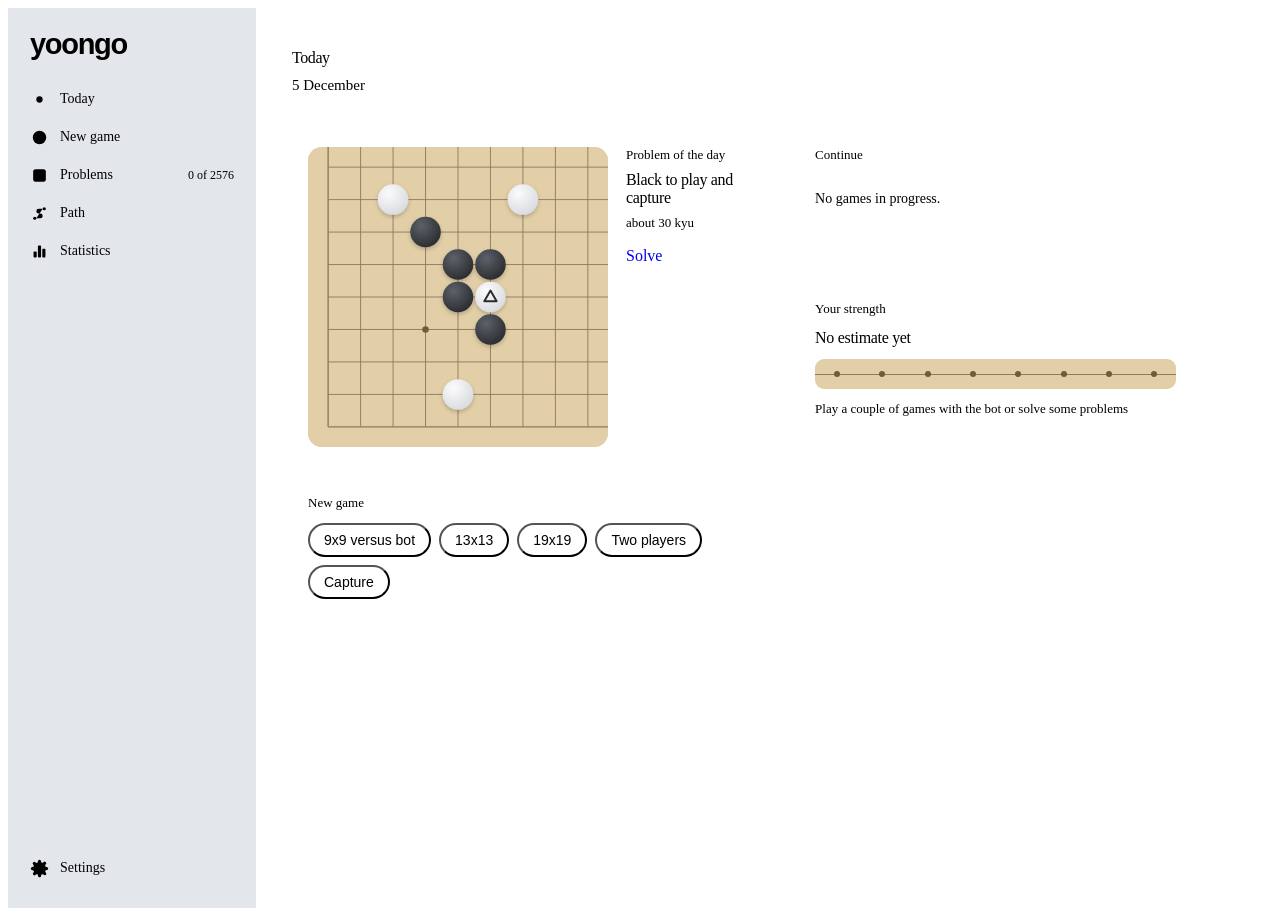
==== index.html @ f48a8123 "first version" ====
<!DOCTYPE html>
<!-- Yoongo. Copyright (C) 2026 yoonzky. AGPL-3.0, source: https://github.com/yoonzky/yoongo -->
<html lang="ru">
<head>
<meta charset="UTF-8">
<meta name="viewport" content="width=device-width, initial-scale=1.0, viewport-fit=cover">
<meta name="theme-color" content="#eceef2" id="metaTheme">
<title>Yoongo</title>
<meta name="author" content="yoonzky">
<meta name="description" content="Yoongo: go in the browser. Play the bot or a friend on 7x7 to 19x19, solve life and death problems. No accounts.">
<meta property="og:type" content="website">
<meta property="og:title" content="Yoongo">
<meta property="og:description" content="Go in the browser: play the bot or a friend, solve life and death problems and classic collections. No accounts.">
<meta property="og:url" content="https://yoonzky.github.io/yoongo/">
<meta property="og:image" content="https://yoonzky.github.io/yoongo/icons/icon-512.png">
<meta name="twitter:card" content="summary">
<link rel="manifest" href="manifest.webmanifest">
<link rel="icon" href="icons/icon.svg" type="image/svg+xml">
<link rel="apple-touch-icon" href="icons/icon-180.png">
<link rel="stylesheet" href="css/tokens.css">
<link rel="stylesheet" href="css/base.css">
<link rel="stylesheet" href="css/app.css">
</head>
<body>
<div id="root"></div>
<div class="toast" id="toast" role="status" aria-live="polite"></div>
<script src="js/engine/rules.js"></script>
<script src="js/engine/bot.js"></script>
<script src="js/engine/ld.js"></script>
<script src="js/engine/api.js"></script>
<script src="data/problems.js"></script>
<script src="data/classics.js"></script>
<script src="js/app/i18n.js"></script>
<script src="js/app/store.js"></script>
<script src="js/app/ui.js"></script>
<script src="js/app/board.js"></script>
<script src="js/app/pages.js"></script>
<script src="js/app/game.js"></script>
<script src="js/app/problem.js"></script>
<script src="js/app/main.js"></script>
</body>
</html>
---- css/app.css ----
/* Copyright (C) 2026 yoonzky. AGPL-3.0, see LICENSE */
/* дерево и камни */
:root{--wood:#e2cfa8;--wood-line:#8f7a57;--wood-star:#6e5c3e;--wood-lab:#8a7b60;--sb:#2a2b2e;--sb-hi:#5c616a;--sw-hi:#fbfbfc;--sw-lo:#d6d8dc;--stone-sh:.22;--last:#c4463e;--edge:rgba(40,50,70,.18);--side:#e3e6eb}
:root[data-theme=dark]{--wood:#4a3f30;--wood-line:#7d6c52;--wood-star:#9a8768;--wood-lab:#8f8270;--sb:#121315;--sb-hi:#4a4e56;--sw-hi:#e6e8ec;--sw-lo:#a9adb4;--stone-sh:.45;--last:#e08a6c;--edge:rgba(255,255,255,.12);--side:#18191c}

.logo{font:700 29px/1 'Helvetica Neue',Helvetica,Arial,sans-serif;letter-spacing:-.045em;color:var(--accent)}
.logo .lt{color:var(--text)}
.goban{border-radius:14px;overflow:hidden;box-shadow:var(--shadow-1);background:var(--wood)}
.goban svg{width:100%;height:auto;display:block}
.st{width:22px;height:22px;border-radius:50%;flex:none;display:inline-block;box-shadow:0 1px 2px rgba(0,0,0,.22)}
.st.b{background:radial-gradient(circle at 36% 30%,var(--sb-hi),var(--sb) 75%)}
.st.w{background:radial-gradient(circle at 36% 30%,var(--sw-hi),var(--sw-lo) 80%)}
:root[data-theme=dark] .st.b{box-shadow:inset 0 0 0 1px var(--edge),0 1px 2px rgba(0,0,0,.3)}
.chev{width:14px;height:14px;color:var(--text-3);stroke-width:2.4}
.prog{display:block;height:4px;border-radius:2px;background:var(--surface-2);overflow:hidden;flex:none}
.prog i{display:block;height:100%;background:var(--accent);border-radius:2px;transition:width .3s}
.card{background:var(--surface);border-radius:16px;padding:16px;box-shadow:var(--shadow-1)}
.h{font-size:13px;color:var(--text-2);font-weight:500}
.big2{font:650 22px/1.2 var(--font-disp);letter-spacing:-.02em}
.sm{font-size:13px;color:var(--text-2)}

/* каркас */
.app{height:100dvh;display:grid;grid-template-columns:248px minmax(0,1fr)}
.app.ins{grid-template-columns:248px minmax(0,1fr) 312px}
.sb{background:var(--side);padding:22px 12px;display:flex;flex-direction:column;gap:2px;overflow:auto;scrollbar-width:none}
.sb .logo{margin:0 10px 20px}
.sb a{display:flex;align-items:center;gap:11px;min-height:36px;padding:0 10px;border-radius:9px;font-size:14px;color:var(--text);cursor:pointer;text-decoration:none;transition:background-color .12s}
@media (hover:hover){ .sb a:hover:not(.on){background:var(--hover)} }
.sb a:active{background:var(--press)}
.sb a .icon{width:19px;height:19px;color:var(--accent)}
.sb a.on{background:var(--tint-2);color:var(--accent-ink);font-weight:500}
.sb a .cnt{margin-left:auto;font-size:12px;color:var(--text-2);font-weight:400}
.sb .cap{font-size:12px;font-weight:600;color:var(--text-2);margin:18px 10px 6px}
.sb a.gm{min-height:48px}
.sb a.gm .goban{width:32px;border-radius:5px;box-shadow:none;flex:none}
.sb a.gm span{min-width:0}
.sb a.gm span small{display:block;font-size:12px;color:var(--text-2);font-weight:400}
.sb .foot{margin-top:auto}
.sb .spacer{flex:1;min-height:12px}
.page{overflow:auto;padding:30px 36px 40px}
.page .in{max-width:900px}
h1.big{font:700 34px/1.1 var(--font-disp);letter-spacing:-.026em}
.sub{font-size:15px;color:var(--text-2);margin-top:4px}
.phead{display:flex;align-items:flex-start;justify-content:space-between;gap:12px}
.bmain{display:grid;place-items:center;padding:24px;overflow:hidden;position:relative}
.bmain .goban{width:min(calc(100dvh - 48px),100%)}
.bmain.crop .goban{width:min(calc((100dvh - 48px)*var(--ar,1)),100%)}
.insp{border-left:.5px solid var(--sep);padding:22px 16px;display:flex;flex-direction:column;gap:14px;overflow:auto;scrollbar-width:none}
.insp .ih{display:flex;align-items:flex-start;gap:6px}
.insp h2{font:650 20px/1.2 var(--font-disp);letter-spacing:-.016em;padding:0 4px;flex:1;min-width:0}
.insp h2 small{display:block;font:400 13px/1.3 var(--font);color:var(--text-2);margin-top:3px}
.insp .ih .ibtn{margin:-6px -6px 0 0}

/* игроки */
.players{display:flex;flex-direction:column;gap:2px}
.pl{display:flex;align-items:center;gap:12px;padding:10px 12px;border-radius:14px;transition:background-color .2s}
.pl.on{background:var(--tint)}
.pl .tx{display:flex;flex-direction:column;gap:1px;min-width:0}
.pl .tx b{font-size:15px;font-weight:600;letter-spacing:-.01em;white-space:nowrap;overflow:hidden;text-overflow:ellipsis}
.pl .tx small{font-size:13px;color:var(--text-2);white-space:nowrap}
.pl .clk{margin-left:auto;font:500 22px/1 var(--font-disp);letter-spacing:-.02em;white-space:nowrap}
.pl .clk small{font:400 12px/1 var(--font);color:var(--text-2);margin-left:4px}
.pl.on .clk{color:var(--accent-ink)}
.pl .clk.low{color:var(--red)}
.think{display:inline-flex;gap:3px;margin-left:6px;vertical-align:middle}
.think i{width:4px;height:4px;border-radius:2px;background:var(--text-2);animation:blink 1.2s infinite}
.think i:nth-child(2){animation-delay:.2s}
.think i:nth-child(3){animation-delay:.4s}
@keyframes blink{0%,80%,100%{opacity:.25}40%{opacity:1}}
.rec{display:grid;grid-template-columns:34px 1fr 1fr;row-gap:2px;font-size:14px;padding:0 6px}
.rec span{padding:5px 0}
.rec .n{color:var(--text-3)}
.rec .cur{color:var(--accent-ink);font-weight:600}
.icap{font-size:13px;color:var(--text-2);padding:0 6px}
.recwrap{overflow:auto;min-height:60px;flex:1;scrollbar-width:thin}

.tools{display:flex;justify-content:space-around}
.tool{display:flex;flex-direction:column;align-items:center;gap:4px;font-size:11px;color:var(--text-2);min-width:56px;padding:6px 4px;border-radius:10px;transition:background-color .12s}
.tool .icon{color:var(--text)}
.tool:disabled{opacity:.4}
.tool.on{background:var(--tint-2);color:var(--accent-ink)}
.tool.on .icon{color:var(--accent-ink)}
@media (hover:hover){ .tool:hover:not(:disabled):not(.on){background:var(--hover)} }
.tool:active:not(:disabled){background:var(--tint)}

/* итог партии и подсчёт */
.result{display:flex;flex-direction:column;align-items:stretch;gap:4px;padding:0 4px}
.result .r-head{font-size:15px;font-weight:600;color:var(--accent)}
.result .r-time{font:650 44px/1.05 var(--font-disp);letter-spacing:-.03em;margin-top:2px}
.result .rows{margin:12px 0 4px}
.result .row{display:flex;justify-content:space-between;font-size:14px;padding:9px 0;border-top:.5px solid var(--sep)}
.result .row span{color:var(--text-2)}
.mark-note{font-size:13px;color:var(--text-2);line-height:1.4;padding:0 4px}
.acts2{display:flex;flex-direction:column;gap:8px}

/* сегодня */
.today{display:grid;grid-template-columns:1.25fr 1fr;gap:16px;margin-top:22px}
.today .card{display:flex;flex-direction:column;gap:12px}
.today .tday{grid-row:span 2;flex-direction:row;gap:18px;align-items:flex-start}
.a-btn{display:inline-grid;place-items:center;text-decoration:none}
.today .tday .goban{width:300px;flex:none;box-shadow:none;cursor:pointer}
.today .tday .tx{display:flex;flex-direction:column;gap:8px}
.cont{color:inherit;text-decoration:none;position:relative;display:flex;gap:16px;align-items:center;width:100%;text-align:left;border-radius:12px;transition:background-color .12s}
.cont .mini{width:96px;flex:none}
.cont .mini .goban{box-shadow:none;border-radius:8px}
.cont .info{display:flex;flex-direction:column;gap:3px;flex:1;min-width:0}
.cont b{font-size:16px;font-weight:600;letter-spacing:-.01em}
.cont small{font-size:13px;color:var(--text-2)}
.cont .t{font-size:13px;color:var(--text-2);margin-top:6px}
@media (hover:hover){ .cont:hover{background:var(--hover)} }
.quick{display:flex;gap:8px;flex-wrap:wrap}
.quick button,.chip{height:34px;padding:0 14px;border-radius:17px;background:var(--tint);color:var(--accent-ink);font-size:14px;font-weight:500;transition:background-color .12s}
@media (hover:hover){ .quick button:hover{background:var(--tint-2)} }
.mlane{height:30px;border-radius:9px;background:var(--wood);position:relative;overflow:hidden}
.mlane::before{content:'';position:absolute;left:0;right:0;top:50%;border-top:1.5px solid var(--wood-line)}
.mlane span{position:absolute;top:50%;transform:translate(-50%,-50%)}
.mlane .p{width:6px;height:6px;border-radius:3px;background:var(--wood-star)}
.mlane .st{width:18px;height:18px}
.mlane .cur{display:grid;place-items:center}
.mlane .cur::after{content:'';width:6px;height:6px;border-radius:3px;background:var(--last)}
.empty{font-size:14px;color:var(--text-2);line-height:1.4}

/* новая партия */
.ng{display:grid;grid-template-columns:300px minmax(0,1fr);gap:32px;margin-top:24px;align-items:start}
.ng .goban{width:100%}
.ng .prev small{display:block;text-align:center;margin-top:10px}
.form{display:flex;flex-direction:column;gap:12px}
.opt{display:flex;align-items:center;gap:14px;min-height:40px}
.opt>span{font-size:15px;width:84px;flex:none}
.opt .seg{flex:1}
.lvl{display:grid;grid-template-columns:repeat(4,1fr);gap:6px;flex:1}
.lvl button{border-radius:10px;padding:8px 4px 7px;background:var(--fill);display:flex;flex-direction:column;align-items:center;gap:1px;font-size:13px;font-weight:500;color:var(--fill-ink);transition:background-color .12s,color .12s}
.lvl button small{font-size:11px;color:var(--text-2);font-weight:400}
.lvl button.on{background:var(--tint-2);color:var(--accent-ink)}
@media (hover:hover){ .lvl button:hover:not(.on){color:var(--text)} }
.form .list{margin-top:4px}
.form .btn{margin-top:8px;align-self:flex-start;min-width:200px}
button.li{cursor:pointer}
button.li:first-child{border-radius:12px 12px 0 0}
button.li:last-child{border-radius:0 0 12px 12px}
@media (hover:hover){ button.li:hover{background:var(--row-hover)} }
button.li:active{background:var(--row-press)}
.glist{margin-top:22px}
.glist .lcap{margin-left:0}
.games{display:flex;flex-direction:column;gap:8px}

/* задачи */
.lvls{display:flex;gap:8px;margin-top:22px;flex-wrap:wrap}
.lvls button{height:34px;padding:0 14px;border-radius:17px;background:var(--fill);color:var(--text);font-size:14px;font-weight:500;display:flex;align-items:center;gap:8px;transition:background-color .12s}
.lvls button small{font-size:12px;color:var(--text-2);font-weight:400}
.lvls button.on{background:var(--tint-2);color:var(--accent-ink)}
.lvls button.on small{color:var(--accent-ink);opacity:.75}
@media (hover:hover){ .lvls button:hover:not(.on){background-image:linear-gradient(var(--hover),var(--hover))} }
.thead{display:flex;align-items:center;gap:16px;margin-top:22px}
.thead .prog{flex:1;max-width:260px}
.pgrid{display:grid;grid-template-columns:repeat(auto-fill,minmax(132px,1fr));gap:12px;margin-top:16px}
.pz{color:inherit;text-decoration:none;position:relative;background:var(--surface);border-radius:14px;padding:8px 8px 10px;box-shadow:var(--shadow-1);display:flex;flex-direction:column;gap:8px;text-align:left;transition:transform .2s ease-out,box-shadow .2s ease-out}
@media (hover:hover){ .pz:hover{transform:translateY(-2px);box-shadow:var(--shadow-h)} }
.pz:active{transform:scale(.98)}
.pz .goban{box-shadow:none;border-radius:8px}
.pz .n{font-size:13px;font-weight:600;padding:0 4px;display:flex;justify-content:space-between;align-items:center;gap:4px}
.pz .n small{font-weight:400;color:var(--text-2);white-space:nowrap;overflow:hidden;text-overflow:ellipsis}
.pz.done .n small{color:var(--accent-ink)}
.pz.cur{box-shadow:0 0 0 2px var(--accent),var(--shadow-1)}

/* задача */
.tcap{font-size:13px;color:var(--text-2);display:flex;justify-content:space-between;padding:0 4px}
.insp .prog{margin:8px 4px 0}
.task{padding:0 4px}
.task h3{font:650 21px/1.2 var(--font-disp);letter-spacing:-.016em}
.task small{display:block;font-size:13px;color:var(--text-2);margin-top:4px}
.tstate{display:flex;align-items:center;gap:10px;padding:12px;border-radius:14px;background:var(--surface-2);font-size:15px;line-height:1.35}
.tstate.ok{background:var(--tint);color:var(--accent-ink)}
.tstate.bad{background:var(--red-tint);color:var(--red)}

/* путь */
.ladder{margin-top:26px;display:flex;flex-direction:column}
.stg{display:grid;grid-template-columns:44px minmax(0,1fr);gap:16px}
.stg .rail{position:relative;display:flex;justify-content:center}
.stg .rail::before{content:'';position:absolute;top:0;bottom:0;left:50%;border-left:2px solid var(--wood-line);opacity:.55}
.stg:first-child .rail::before{top:28px}
.stg:last-child .rail::before{bottom:calc(100% - 28px)}
.stg .rail .st,.stg .rail .p{position:relative;margin-top:16px}
.stg .rail .st{width:26px;height:26px}
.stg .rail .p{width:10px;height:10px;border-radius:5px;background:var(--wood-star);margin-top:24px}
.stg .rail .cur{display:grid;place-items:center}
.stg .rail .cur::after{content:'';width:8px;height:8px;border-radius:4px;background:var(--last)}
.stg .body{padding:14px 0 18px;border-bottom:.5px solid var(--sep)}
.stg .body .t{display:flex;align-items:baseline;gap:10px}
.stg .body b{font-size:16px;font-weight:600}
.stg .body .k{font-size:13px;color:var(--text-2)}
.stg .body p{font-size:14px;color:var(--text-2);margin-top:3px}
.stg.past .body b,.stg.fut .body b{color:var(--text-2)}
.stg.cur .body{border:0}
.stg.cur .card{margin-top:12px;display:grid;grid-template-columns:1fr 1fr;gap:18px}
.stg.cur .card .prog{margin:8px 0 6px}
.stg.cur .card .acts{grid-column:span 2;display:flex;gap:10px}
.rankhead{display:flex;align-items:baseline;gap:14px;margin-top:6px;flex-wrap:wrap}
.rankhead .big2{font-size:28px}

/* статистика */
.tiles{display:grid;grid-template-columns:repeat(4,1fr);gap:12px;margin-top:22px}
.tile2{background:var(--surface);border-radius:14px;padding:14px 16px;box-shadow:var(--shadow-1)}
.tile2 b{display:block;font:650 26px/1.1 var(--font-disp);letter-spacing:-.02em}
.tile2 span{font-size:13px;color:var(--text-2)}
.chart{margin-top:16px}
.chart svg{width:100%;height:180px;margin-top:8px}
.two{display:grid;grid-template-columns:1.3fr 1fr;gap:16px;margin-top:16px}
.tbl .row{display:grid;grid-template-columns:1fr 70px 90px;gap:8px;padding:9px 0;border-top:.5px solid var(--sep);font-size:14px;align-items:center}
.tbl .row:first-of-type{border:0}
.tbl .row span:not(:first-child){text-align:right;color:var(--text-2)}
.tbl .hd{font-size:12px;color:var(--text-2)}

/* настройки */
.set{max-width:620px}
.set .lcap{margin-top:24px}
.set .li .seg{margin-left:auto;width:300px}
.set .li .sw{margin-left:auto}

/* телефон */
.tabbar{position:fixed;left:0;right:0;bottom:0;display:flex;justify-content:space-around;padding:8px 8px calc(8px + env(safe-area-inset-bottom));background:var(--glass);-webkit-backdrop-filter:blur(24px);backdrop-filter:blur(24px);border-top:.5px solid var(--sep);z-index:5}
.tabbar a{display:flex;flex-direction:column;align-items:center;gap:3px;font-size:11px;color:var(--text-2);min-width:64px;text-decoration:none}
.tabbar a.on{color:var(--accent)}
.tabbar .icon{width:24px;height:24px}
.navb{display:grid;grid-template-columns:1fr auto 1fr;align-items:center;height:48px;padding:0 8px;margin-top:calc(6px + env(safe-area-inset-top))}
.navb .bk{display:flex;align-items:center;color:var(--accent);font-size:16px;justify-self:start;text-decoration:none;min-height:44px}
.navb h1{font-size:16px;font-weight:600;text-align:center;white-space:nowrap;overflow:hidden;text-overflow:ellipsis}
.navb .gr{justify-self:end;display:flex}
body.col .app,body.col .app.ins{display:block;height:auto;min-height:100dvh}
body.col .page{padding:calc(16px + env(safe-area-inset-top)) 16px 110px;overflow:visible}
body.col .page.pushed{padding-top:4px}
body.col h1.big{font-size:32px}
body.col .bmain{padding:4px 8px;overflow:visible}
body.col .bmain .goban,body.col .bmain.crop .goban{width:100%;border-radius:10px}
body.col .insp{border:0;padding:10px 12px calc(24px + env(safe-area-inset-bottom));gap:12px;overflow:visible}
body.col .insp .players{flex-direction:row;gap:6px}
body.col .insp .pl{flex:1;padding:8px 10px;gap:9px;min-width:0}
body.col .insp .pl .clk{font-size:17px}
body.col .insp .ih,body.col .insp .reccap,body.col .insp .recwrap{display:none}
body.col .today{grid-template-columns:1fr;gap:12px;margin-top:16px}
body.col .today .tday{flex-direction:column}
body.col .today .tday .goban{width:100%}
body.col .ng{grid-template-columns:1fr;gap:16px;margin-top:14px}
body.col .ng .prev{width:200px;margin:0 auto}
body.col .opt{flex-direction:column;align-items:stretch;gap:6px;min-height:0}
body.col .opt>span{width:auto;font-size:13px;color:var(--text-2)}
body.col .form .btn{align-self:stretch}
body.col .lvls{flex-wrap:nowrap;overflow-x:auto;margin:16px -16px 0;padding:0 16px;scrollbar-width:none}
body.col .lvls button{flex:none}
body.col .pgrid{grid-template-columns:repeat(3,1fr);gap:8px}
body.col .pz{padding:5px 5px 7px;border-radius:12px;gap:5px}
body.col .pz .n{font-size:12px;padding:0 2px}
body.col .pz .n small{display:none}
body.col .tiles{grid-template-columns:1fr 1fr}
body.col .two{grid-template-columns:1fr}
body.col .stg.cur .card{grid-template-columns:1fr}
body.col .stg.cur .card .acts{grid-column:auto;flex-direction:column}
body.col .stg.cur .card .acts .btn{width:100%}
body.col .set .li{flex-wrap:wrap}
body.col .set .li .seg{width:100%;margin-left:0}
body.col .result .r-time{font-size:34px}
body.col .result .rows{display:none}
body.col .result.keep .rows{display:block}
body.col .acts2{flex-direction:row}
body.col .acts2 .btn{flex:1;padding:0 12px}

/* меню у кнопки */
.menu{position:fixed;z-index:45;min-width:220px;padding:6px;border-radius:14px;background:var(--raise);box-shadow:var(--shadow-2)}
.menu button.on{color:var(--accent-ink);font-weight:500}
.menu button.danger{color:var(--red)}
.menu button .ck{margin-left:auto;width:18px;height:18px;color:var(--accent)}

@media (prefers-reduced-motion:reduce){
  .think i{animation:none;opacity:.6}
  .pz,.prog i{transition:none}
}
@media (max-height:620px){
  body:not(.col) .insp{gap:10px;padding:14px 14px}
}

/* камень ложится с лёгким сжатием */
.goban .pop{transform-box:fill-box;transform-origin:center;animation:pop .22s cubic-bezier(.3,.7,.3,1)}
@keyframes pop{from{transform:scale(.82);opacity:.5}}
@media (prefers-reduced-motion:reduce){ .goban .pop{animation:none} }

/* крупная доска на телефоне */
.zwrap{width:100%;display:grid;place-items:center}
.zoomfab,.minimap{display:none}
body.col .zoomfab{display:grid;position:absolute;right:16px;bottom:12px;z-index:4;background:var(--glass);-webkit-backdrop-filter:blur(16px);backdrop-filter:blur(16px);box-shadow:var(--shadow-1)}
body.col .bmain.zoom .zwrap{display:block;height:calc(100vw - 16px);overflow:auto;border-radius:10px;scrollbar-width:none;overscroll-behavior:contain}
.bmain.zoom .zwrap::-webkit-scrollbar{display:none}
body.col .bmain.zoom .goban{width:190%;border-radius:0}
body.col .minimap{display:block;position:absolute;left:16px;bottom:12px;width:76px;height:76px;z-index:4;border-radius:10px;padding:5px;background:var(--glass);-webkit-backdrop-filter:blur(16px);backdrop-filter:blur(16px);box-shadow:var(--shadow-1);cursor:pointer}
body.col .minimap.hidden{display:none}
.minimap svg{width:100%;height:100%}
.minimap .bg{fill:var(--wood)}
.minimap .b{fill:var(--sb)}
.minimap .w{fill:var(--sw-hi);stroke:var(--wood-line);stroke-width:.06}
.minimap .view{fill:var(--tint-2);stroke:var(--accent);stroke-width:.25}

/* сборники и листание */
.cols{display:grid;grid-template-columns:repeat(auto-fill,minmax(300px,1fr));gap:16px;margin-top:22px}
.colc{display:flex;gap:16px;align-items:center;color:inherit;text-decoration:none;transition:transform .2s ease-out,box-shadow .2s ease-out}
@media (hover:hover){ .colc:hover{transform:translateY(-2px);box-shadow:var(--shadow-h)} }
.colc .goban{width:110px;flex:none;box-shadow:none;border-radius:8px}
.colc .tx{display:flex;flex-direction:column;gap:6px;min-width:0;flex:1}
.colc b{font-size:17px;font-weight:600;letter-spacing:-.01em}
.colnote{margin-top:16px;max-width:620px;line-height:1.45}
.colh{font-size:15px;font-weight:600}
.pager{display:flex;flex-wrap:wrap;gap:6px;margin-top:16px}
.pager a{min-width:44px;height:30px;padding:0 10px;border-radius:15px;display:grid;place-items:center;font-size:13px;color:var(--text-2);background:var(--fill);text-decoration:none}
.pager a.on{background:var(--tint-2);color:var(--accent-ink);font-weight:500}
.insp .autonext{background:var(--surface);border-radius:12px;min-height:44px;font-size:14px;cursor:pointer;margin-top:auto}
body.col .insp .autonext{margin-top:4px}

.sr{position:absolute;width:1px;height:1px;overflow:hidden;clip:rect(0 0 0 0);white-space:nowrap}
.goban:focus-visible{outline:2px solid var(--accent);outline-offset:3px}
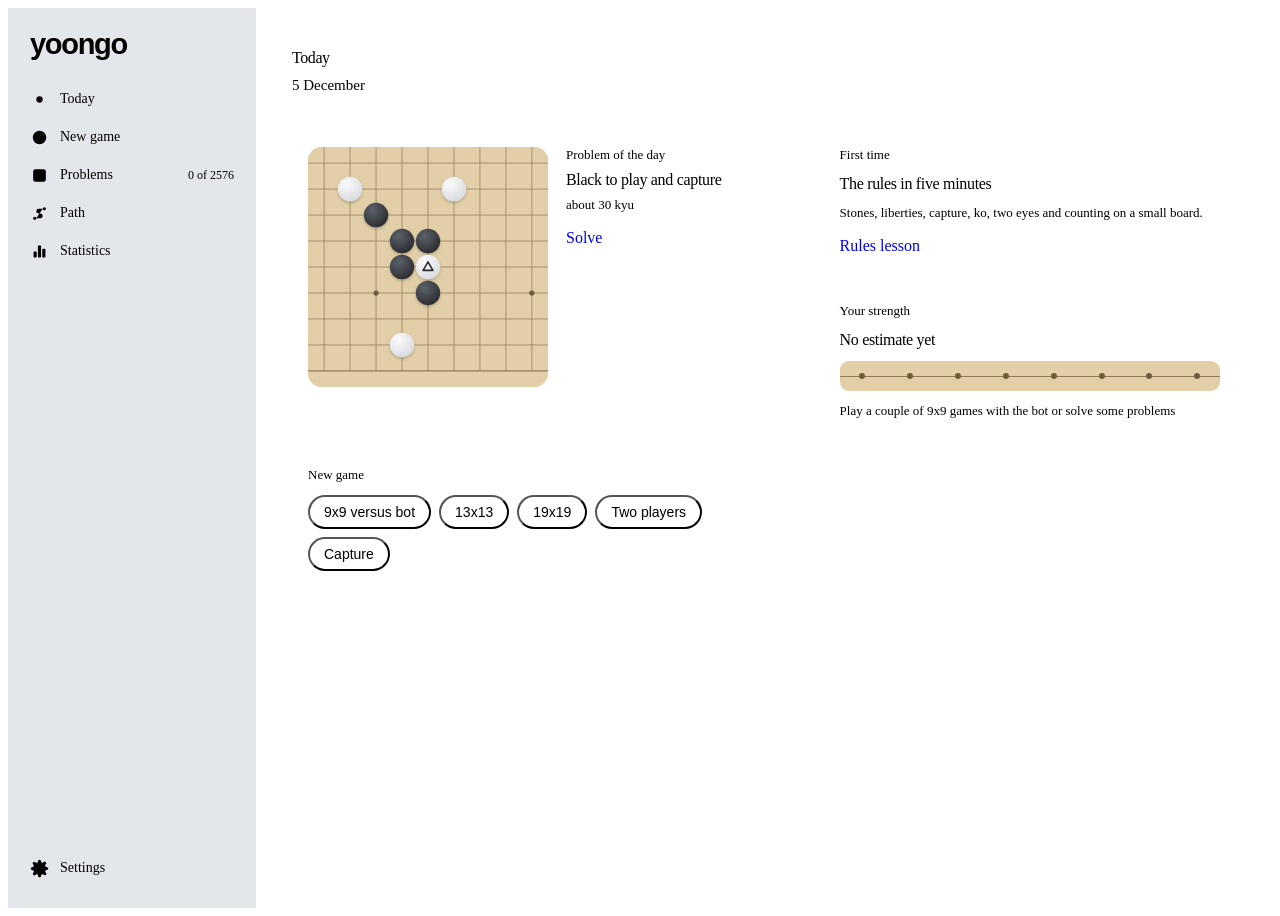
==== commit 7db625d2: "add rules lesson and game review, fix audit bugs" ====
--- a/index.html
+++ b/index.html
@@ -37,6 +37,8 @@
 <script src="js/app/pages.js"></script>
 <script src="js/app/game.js"></script>
 <script src="js/app/problem.js"></script>
+<script src="js/app/learn.js"></script>
+<script src="js/app/review.js"></script>
 <script src="js/app/main.js"></script>
 </body>
 </html>
--- a/css/app.css
+++ b/css/app.css
@@ -1,8 +1,9 @@
 /* Copyright (C) 2026 yoonzky. AGPL-3.0, see LICENSE */
 /* дерево и камни */
 :root{--wood:#e2cfa8;--wood-line:#8f7a57;--wood-star:#6e5c3e;--wood-lab:#8a7b60;--sb:#2a2b2e;--sb-hi:#5c616a;--sw-hi:#fbfbfc;--sw-lo:#d6d8dc;--stone-sh:.22;--last:#c4463e;--edge:rgba(40,50,70,.18);--side:#e3e6eb}
-:root[data-theme=dark]{--wood:#4a3f30;--wood-line:#7d6c52;--wood-star:#9a8768;--wood-lab:#8f8270;--sb:#121315;--sb-hi:#4a4e56;--sw-hi:#e6e8ec;--sw-lo:#a9adb4;--stone-sh:.45;--last:#e08a6c;--edge:rgba(255,255,255,.12);--side:#18191c}
-
+:root[data-theme=dark]{--edge:rgba(255,255,255,.22);--wood:#4a3f30;--wood-line:#7d6c52;--wood-star:#9a8768;--wood-lab:#8f8270;--sb:#121315;--sb-hi:#4a4e56;--sw-hi:#e6e8ec;--sw-lo:#a9adb4;--stone-sh:.45;--last:#e08a6c;--side:#18191c}
+
+a.link{text-decoration:none}
 .logo{font:700 29px/1 'Helvetica Neue',Helvetica,Arial,sans-serif;letter-spacing:-.045em;color:var(--accent)}
 .logo .lt{color:var(--text)}
 .goban{border-radius:14px;overflow:hidden;box-shadow:var(--shadow-1);background:var(--wood)}
@@ -38,13 +39,13 @@
 .sb .foot{margin-top:auto}
 .sb .spacer{flex:1;min-height:12px}
 .page{overflow:auto;padding:30px 36px 40px}
-.page .in{max-width:900px}
+.page .in{max-width:960px;margin:0 auto}
 h1.big{font:700 34px/1.1 var(--font-disp);letter-spacing:-.026em}
 .sub{font-size:15px;color:var(--text-2);margin-top:4px}
 .phead{display:flex;align-items:flex-start;justify-content:space-between;gap:12px}
 .bmain{display:grid;place-items:center;padding:24px;overflow:hidden;position:relative}
 .bmain .goban{width:min(calc(100dvh - 48px),100%)}
-.bmain.crop .goban{width:min(calc((100dvh - 48px)*var(--ar,1)),100%)}
+.bmain.crop .goban{width:min(calc((100dvh - 48px)*var(--ar,1)),100%,calc(var(--span,8)*64px))}
 .insp{border-left:.5px solid var(--sep);padding:22px 16px;display:flex;flex-direction:column;gap:14px;overflow:auto;scrollbar-width:none}
 .insp .ih{display:flex;align-items:flex-start;gap:6px}
 .insp h2{font:650 20px/1.2 var(--font-disp);letter-spacing:-.016em;padding:0 4px;flex:1;min-width:0}
@@ -94,13 +95,13 @@
 .acts2{display:flex;flex-direction:column;gap:8px}
 
 /* сегодня */
-.today{display:grid;grid-template-columns:1.25fr 1fr;gap:16px;margin-top:22px}
+.today{display:grid;grid-template-columns:minmax(0,1.25fr) minmax(0,1fr);gap:16px;margin-top:22px}
 .today .card{display:flex;flex-direction:column;gap:12px}
 .today .tday{grid-row:span 2;flex-direction:row;gap:18px;align-items:flex-start}
 .a-btn{display:inline-grid;place-items:center;text-decoration:none}
-.today .tday .goban{width:300px;flex:none;box-shadow:none;cursor:pointer}
+.today .tday .goban{width:240px;flex:none;box-shadow:none;cursor:pointer}
 .today .tday .tx{display:flex;flex-direction:column;gap:8px}
-.cont{color:inherit;text-decoration:none;position:relative;display:flex;gap:16px;align-items:center;width:100%;text-align:left;border-radius:12px;transition:background-color .12s}
+.cont{color:inherit;text-decoration:none;position:relative;display:flex;gap:16px;align-items:center;width:calc(100% + 16px);padding:8px;margin:-8px;text-align:left;border-radius:12px;transition:background-color .12s}
 .cont .mini{width:96px;flex:none}
 .cont .mini .goban{box-shadow:none;border-radius:8px}
 .cont .info{display:flex;flex-direction:column;gap:3px;flex:1;min-width:0}
@@ -121,7 +122,7 @@
 .empty{font-size:14px;color:var(--text-2);line-height:1.4}
 
 /* новая партия */
-.ng{display:grid;grid-template-columns:300px minmax(0,1fr);gap:32px;margin-top:24px;align-items:start}
+.ng{display:grid;grid-template-columns:minmax(180px,300px) minmax(0,1fr);gap:32px;margin-top:24px;align-items:start}
 .ng .goban{width:100%}
 .ng .prev small{display:block;text-align:center;margin-top:10px}
 .form{display:flex;flex-direction:column;gap:12px}
@@ -199,13 +200,13 @@
 .rankhead .big2{font-size:28px}
 
 /* статистика */
-.tiles{display:grid;grid-template-columns:repeat(4,1fr);gap:12px;margin-top:22px}
+.tiles{display:grid;grid-template-columns:repeat(auto-fit,minmax(150px,1fr));gap:12px;margin-top:22px}
 .tile2{background:var(--surface);border-radius:14px;padding:14px 16px;box-shadow:var(--shadow-1)}
 .tile2 b{display:block;font:650 26px/1.1 var(--font-disp);letter-spacing:-.02em}
 .tile2 span{font-size:13px;color:var(--text-2)}
 .chart{margin-top:16px}
 .chart svg{width:100%;height:180px;margin-top:8px}
-.two{display:grid;grid-template-columns:1.3fr 1fr;gap:16px;margin-top:16px}
+.two{display:grid;grid-template-columns:1.3fr 1fr;gap:16px;margin-top:16px;align-items:start}
 .tbl .row{display:grid;grid-template-columns:1fr 70px 90px;gap:8px;padding:9px 0;border-top:.5px solid var(--sep);font-size:14px;align-items:center}
 .tbl .row:first-of-type{border:0}
 .tbl .row span:not(:first-child){text-align:right;color:var(--text-2)}
@@ -250,13 +251,13 @@
 body.col .pgrid{grid-template-columns:repeat(3,1fr);gap:8px}
 body.col .pz{padding:5px 5px 7px;border-radius:12px;gap:5px}
 body.col .pz .n{font-size:12px;padding:0 2px}
-body.col .pz .n small{display:none}
+body.col .pz .n small{font-size:11px}
 body.col .tiles{grid-template-columns:1fr 1fr}
 body.col .two{grid-template-columns:1fr}
 body.col .stg.cur .card{grid-template-columns:1fr}
 body.col .stg.cur .card .acts{grid-column:auto;flex-direction:column}
 body.col .stg.cur .card .acts .btn{width:100%}
-body.col .set .li{flex-wrap:wrap}
+body.col .set .li:has(.seg){flex-wrap:wrap}
 body.col .set .li .seg{width:100%;margin-left:0}
 body.col .result .r-time{font-size:34px}
 body.col .result .rows{display:none}
@@ -265,7 +266,6 @@
 body.col .acts2 .btn{flex:1;padding:0 12px}
 
 /* меню у кнопки */
-.menu{position:fixed;z-index:45;min-width:220px;padding:6px;border-radius:14px;background:var(--raise);box-shadow:var(--shadow-2)}
 .menu button.on{color:var(--accent-ink);font-weight:500}
 .menu button.danger{color:var(--red)}
 .menu button .ck{margin-left:auto;width:18px;height:18px;color:var(--accent)}
@@ -307,7 +307,10 @@
 .colc b{font-size:17px;font-weight:600;letter-spacing:-.01em}
 .colnote{margin-top:16px;max-width:620px;line-height:1.45}
 .colh{font-size:15px;font-weight:600}
-.pager{display:flex;flex-wrap:wrap;gap:6px;margin-top:16px}
+.pager{display:flex;flex-wrap:nowrap;overflow-x:auto;gap:6px;margin-top:16px;scrollbar-width:none}
+.pager::-webkit-scrollbar{display:none}
+.pager a{flex:none}
+.morebtn{margin-top:20px;width:100%}
 .pager a{min-width:44px;height:30px;padding:0 10px;border-radius:15px;display:grid;place-items:center;font-size:13px;color:var(--text-2);background:var(--fill);text-decoration:none}
 .pager a.on{background:var(--tint-2);color:var(--accent-ink);font-weight:500}
 .insp .autonext{background:var(--surface);border-radius:12px;min-height:44px;font-size:14px;cursor:pointer;margin-top:auto}
@@ -315,3 +318,64 @@
 
 .sr{position:absolute;width:1px;height:1px;overflow:hidden;clip:rect(0 0 0 0);white-space:nowrap}
 .goban:focus-visible{outline:2px solid var(--accent);outline-offset:3px}
+
+/* итог, подсчёт, автопереход */
+.result+.acts2{margin-top:12px}
+.result .big2{margin-top:4px}
+.insp.scoring .players,.insp.scoring .reccap,.insp.scoring .recwrap{display:none}
+.autorow{display:flex;align-items:center;justify-content:space-between;gap:12px;min-height:40px;padding:0 4px;font-size:14px;color:var(--text-2);cursor:pointer}
+.autorow .sw{transform:scale(.85);transform-origin:right center}
+.set .li .tx{flex:1}
+.rankhead.none .big2{font:500 17px/1.3 var(--font);color:var(--text-2);letter-spacing:0}
+.today .tday .tx{min-width:0}
+
+/* средняя ширина: колонка разделов только значками */
+@media (min-width:720px) and (max-width:1099px){
+  .app{grid-template-columns:64px minmax(0,1fr)}
+  .app.ins{grid-template-columns:64px minmax(0,1fr) 280px}
+  .sb{padding:18px 8px;align-items:stretch}
+  .sb .logo{font-size:0;margin:0 0 16px;text-align:center}
+  .sb .logo::after{content:'go';font-size:22px;color:var(--accent)}
+  .sb a{font-size:0;justify-content:center;padding:0;gap:0}
+  .sb a .icon{width:22px;height:22px}
+  .sb a .cnt,.sb .cap,.sb a.gm span{display:none}
+  .sb a.gm .goban{width:30px}
+  .page{padding:26px 24px 36px}
+  .bmain{padding:16px}
+  .today .tday{flex-direction:column}
+  .today .tday .goban{width:100%;max-width:320px}
+}
+
+/* телефон: листание сборника строкой, лоток партии у нижнего края */
+body.col .pager{flex-wrap:nowrap;overflow-x:auto;margin:16px -16px 0;padding:0 16px;scrollbar-width:none}
+body.col .pager::-webkit-scrollbar{display:none}
+body.col .pager a{flex:none}
+body.col .thead{flex-wrap:wrap;gap:8px 16px}
+body.col .thead .prog{flex-basis:100%;max-width:none}
+body.col .app.ins.game{display:flex;flex-direction:column;min-height:100dvh}
+body.col .app.ins.game .insp{margin-top:auto}
+body.col .app.ins.game .bmain{flex:1;display:grid;align-content:center}
+
+/* урок правил, разбор, сыгранные партии */
+.ltext{font-size:15px;line-height:1.5;color:var(--text-2);padding:0 4px}
+.learnc .btn{align-self:flex-start;margin-top:4px}
+.today .tday .tx .btn{margin-top:8px;align-self:flex-start}
+.optnote{margin:-4px 0 0 98px;line-height:1.4}
+.rres .r-head{font-size:15px;font-weight:600;color:var(--accent);padding:0 4px}
+.rnav{display:flex;align-items:center;gap:12px;padding:0 4px}
+.rnav input{flex:1;accent-color:var(--accent)}
+.rnav .sm{min-width:92px;text-align:right}
+#rRec button{padding:0;font-size:14px;border-radius:5px}
+#rRec button.on{color:var(--accent-ink);font-weight:600}
+@media (hover:hover){ #rRec button:hover{color:var(--accent)} }
+.donecap{margin-top:24px}
+.donelist{margin-top:16px}
+.pz.fresh .n small{color:var(--text-3)}
+body.col .optnote{margin:0}
+body.col .today .tday{flex-direction:row;align-items:center;gap:14px}
+body.col .today .tday .goban{width:42%}
+body.col .today .tday .big2{font-size:18px}
+body.col .today .contc.has,body.col .today .learnc{order:-1}
+body.col .app.ins.lesson,body.col .app.ins.review{display:flex;flex-direction:column;min-height:100dvh}
+body.col .app.ins.lesson .bmain{padding:4px 40px}
+.app.lesson .bmain .goban{max-width:540px}
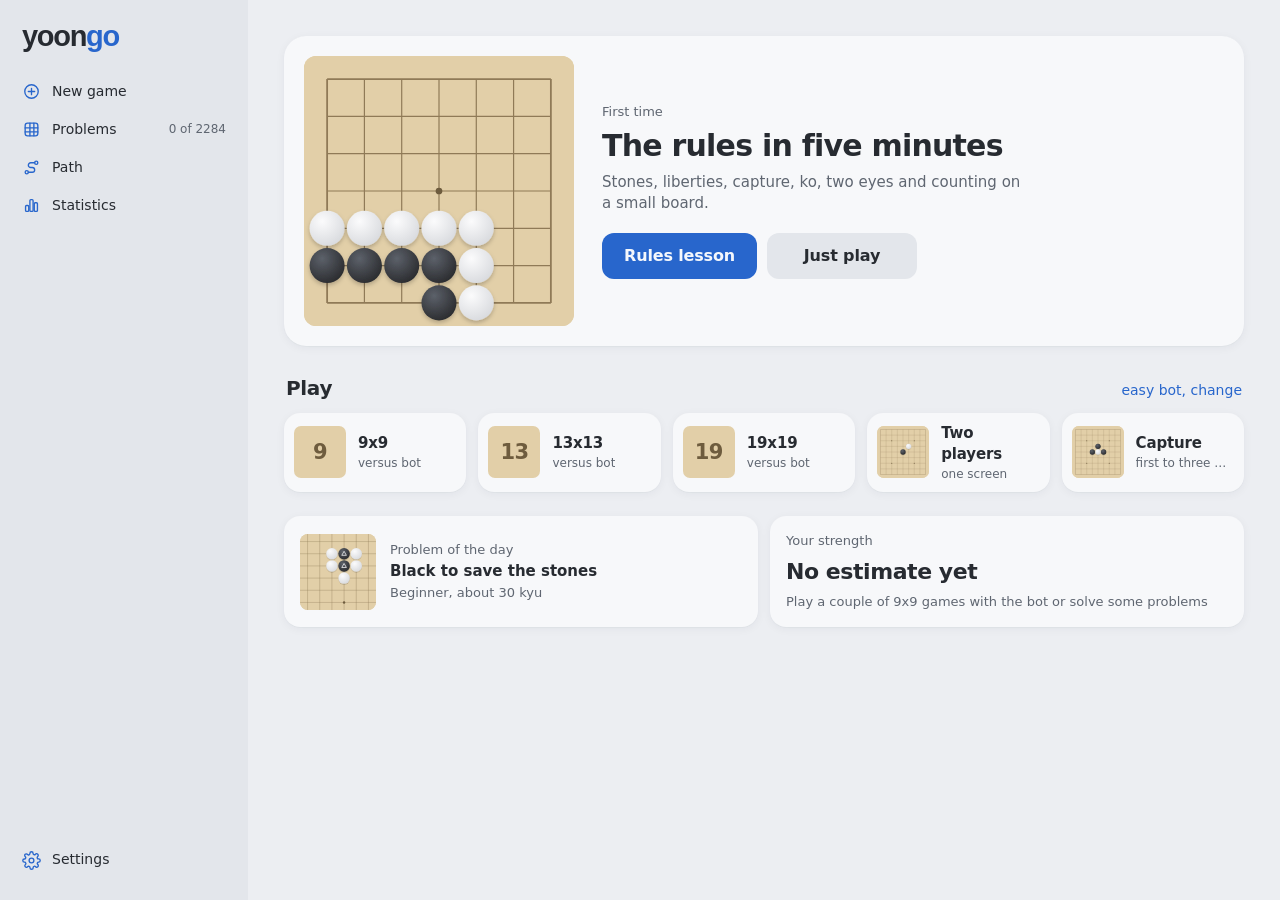
==== commit cb34b672: "shorter link preview description" ====
--- a/index.html
+++ b/index.html
@@ -7,10 +7,10 @@
 <meta name="theme-color" content="#eceef2" id="metaTheme">
 <title>Yoongo</title>
 <meta name="author" content="yoonzky">
-<meta name="description" content="Yoongo: go in the browser. Play the bot or a friend on 7x7 to 19x19, solve life and death problems. No accounts.">
+<meta name="description" content="Play and solve go">
 <meta property="og:type" content="website">
 <meta property="og:title" content="Yoongo">
-<meta property="og:description" content="Go in the browser: play the bot or a friend, solve life and death problems and classic collections. No accounts.">
+<meta property="og:description" content="Play and solve go">
 <meta property="og:url" content="https://yoonzky.github.io/yoongo/">
 <meta property="og:image" content="https://yoonzky.github.io/yoongo/icons/icon-512.png">
 <meta name="twitter:card" content="summary">
--- a/css/tokens.css
+++ b/css/tokens.css
@@ -0,0 +1,59 @@
+/* Copyright (C) 2026 yoonzky. AGPL-3.0, see LICENSE */
+/* system faces: SF on a Mac and iPhone, Segoe UI on Windows */
+:root{
+  --font:'Segoe UI Variable Text',system-ui,'Segoe UI',sans-serif;
+  --font-disp:'Segoe UI Variable Display',system-ui,'Segoe UI',sans-serif;
+  --r-tile:20px; --r-ctl:10px; --r-key:12px;
+  --gutter:20px;
+}
+/* no pure white or black: soft contrast is carried by the text colour */
+:root{
+  color-scheme:light;
+  --bg:#eceef2; --surface:#f7f8fa; --surface-2:#e3e6eb; --raise:#fbfbfc;
+  --text:#272b31; --text-2:#5f6671; --text-3:#80868f;
+  --sep:rgba(50,62,85,.12); --cell-line:#dfe2e7; --rule:#8d939d;
+  --accent:#2866cc; --accent-ink:#1f58b3; --digit:#235dbd; --on-accent:#f4f7fc;
+  --tint:rgba(40,102,204,.10); --tint-2:rgba(40,102,204,.19); --sel:rgba(40,102,204,.24);
+  --peer:rgba(55,75,115,.05); --red:#ad3a34; --red-tint:rgba(196,70,62,.12);
+  --hover:rgba(40,55,85,.05); --press:rgba(40,55,85,.1);
+  --row-hover:var(--hover); --row-press:var(--press);
+  --fill:#e3e6eb; --fill-ink:#5f6671; --thumb:#fbfbfc; --knob:#fbfbfc;
+  --glass:rgba(247,248,250,.76); --scrim:rgba(30,36,48,.26);
+  --shadow-1:0 .5px 1px rgba(25,35,55,.05),0 2px 10px rgba(25,35,55,.05);
+  --shadow-2:0 1px 2px rgba(25,35,55,.06),0 14px 40px rgba(25,35,55,.12);
+  --shadow-h:0 1px 2px rgba(25,35,55,.06),0 8px 24px rgba(25,35,55,.1);
+  --key-shadow:0 .5px 0 rgba(25,35,55,.14),0 1px 4px rgba(25,35,55,.05);
+  --zone:#e5eaf3; --zone-edge:#c3cee2; --kk:#e2e5ea; --kk-block:#d3d7de;
+  --cage:#a2a8b2; --dot:#4f5560;
+  --z1:#e1eaf6; --z2:#ede3ee; --z3:#e6e4f3; --z4:#dfeee9; --z5:#eeebe0;
+  --z6:#d4dfee; --z7:#e9dbe5; --z8:#dcd8ec; --z9:#d3e6de; --z10:#e6e1d3;
+  --face-nz:#3d5fd6; --face-mj:#2f74bd; --face-hn:#b8487c;
+  --face-hr:#2f8a5a; --face-hi:#6f50b8; --face-dn:#9c7a1f; --clover:#a9b0ba;
+}
+:root[data-theme=dark]{
+  color-scheme:dark;
+  --bg:#131417; --surface:#1c1e22; --surface-2:#272a2f; --raise:#25282c;
+  --text:#d4d7dd; --text-2:#959ba5; --text-3:#777d87;
+  --sep:rgba(210,220,240,.09); --cell-line:#2c2f35; --rule:#5d636d;
+  --accent:#5f9cee; --accent-ink:#86b4f3; --digit:#6aa3f0; --on-accent:#e9eef6; --btn:#3a6bb0;
+  --tint:rgba(95,156,238,.13); --tint-2:rgba(95,156,238,.24); --sel:rgba(95,156,238,.3);
+  --peer:rgba(200,212,235,.04); --red:#de746c; --red-tint:rgba(222,116,108,.15);
+  --hover:rgba(210,220,240,.05); --press:rgba(210,220,240,.1);
+  --row-hover:rgba(210,220,240,.1); --row-press:rgba(210,220,240,.16);
+  --fill:rgba(205,215,235,.1); --fill-ink:#a7adb6; --thumb:#46494f; --knob:#c6cad1;
+  --glass:rgba(32,34,38,.74); --scrim:rgba(0,0,0,.5);
+  --shadow-1:0 .5px 1px rgba(0,0,0,.3),0 2px 10px rgba(0,0,0,.2);
+  --shadow-2:0 1px 2px rgba(0,0,0,.3),0 14px 40px rgba(0,0,0,.42);
+  --shadow-h:0 1px 2px rgba(0,0,0,.3),0 8px 24px rgba(0,0,0,.36);
+  --key-shadow:0 .5px 0 rgba(0,0,0,.5),0 1px 4px rgba(0,0,0,.25);
+  --zone:#222a36; --zone-edge:#34425a; --kk:#24272c; --kk-block:#17181b;
+  --cage:#646a74; --dot:#b9bec7;
+  --z1:#21304a; --z2:#352a38; --z3:#2d2c44; --z4:#1c3433; --z5:#322f27;
+  --z6:#1d283b; --z7:#302430; --z8:#282639; --z9:#1a2c2d; --z10:#2b2822;
+  --face-nz:#8aa2f2; --face-mj:#7cb2e6; --face-hn:#e391b6;
+  --face-hr:#77c79c; --face-hi:#ae97ea; --face-dn:#d6b85e; --clover:#5d636d;
+}
+@media (prefers-contrast:more){
+  :root{--text-2:#4c525c; --fill-ink:#4c525c; --rule:#6c727c; --sep:rgba(50,62,85,.24)}
+  :root[data-theme=dark]{--text-2:#b4b9c2; --fill-ink:#b4b9c2; --rule:#7c828c; --sep:rgba(210,220,240,.2)}
+}
--- a/css/base.css
+++ b/css/base.css
@@ -0,0 +1,137 @@
+/* Copyright (C) 2026 yoonzky. AGPL-3.0, see LICENSE */
+*{box-sizing:border-box;margin:0;padding:0}
+html{-webkit-text-size-adjust:100%;text-size-adjust:100%}
+html,body{height:100%}
+body{background:var(--bg);color:var(--text);font:15px/1.4 var(--font);-webkit-font-smoothing:antialiased;-moz-osx-font-smoothing:grayscale;
+  -webkit-tap-highlight-color:transparent;overscroll-behavior:none}
+button{font:inherit;color:inherit;background:none;border:0;cursor:pointer;touch-action:manipulation}
+button:disabled{cursor:default}
+:focus-visible{outline:2px solid var(--accent);outline-offset:2px}
+svg{display:block}
+.hidden{display:none !important}
+.num{font-variant-numeric:tabular-nums}
+.screen{min-height:100%}
+
+.icon{width:22px;height:22px;stroke:currentColor;fill:none;stroke-width:1.7;stroke-linecap:round;stroke-linejoin:round;flex:none}
+.ibtn{width:38px;height:38px;display:grid;place-items:center;border-radius:50%;color:var(--accent);transition:background-color .12s}
+.ibtn:active{background:var(--tint)}
+@media (hover:hover){ .ibtn:hover{background:var(--tint)} }
+
+/* segmented control */
+.seg{display:flex;background:var(--fill);border-radius:9px;padding:2px;gap:2px}
+.seg button{flex:1;min-height:30px;border-radius:7px;font-size:13px;font-weight:500;color:var(--fill-ink);white-space:nowrap;padding:0 10px;transition:color .12s}
+.seg button:focus-visible{outline-offset:0}
+@media (hover:hover){ .seg button:hover:not(.on){color:var(--text)} }
+.seg button:active:not(.on){color:var(--text-3)}
+.seg button.on{background:var(--thumb);color:var(--text);box-shadow:0 .5px 1.5px rgba(20,30,50,.12),0 2px 6px rgba(20,30,50,.06)}
+
+.btn{height:46px;padding:0 22px;border-radius:12px;background:var(--btn,var(--accent));color:var(--on-accent);font-weight:600;font-size:16px;letter-spacing:-.01em;transition:transform .1s ease-out}
+.btn:active{transform:scale(.97)}
+@media (hover:hover){ .btn:hover{background-image:linear-gradient(var(--hover),var(--hover))} }
+.btn.soft{background:var(--tint);color:var(--accent-ink)}
+.btn.plain{background:var(--surface-2);color:var(--text)}
+.link{color:var(--accent);font-size:15px;transition:color .12s}
+@media (hover:hover){ .link:hover{color:var(--accent-ink)} }
+
+/* switch */
+.sw{position:relative;width:46px;height:28px;flex:none}
+.sw input{position:absolute;inset:0;opacity:0;margin:0;cursor:pointer}
+.sw i{position:absolute;inset:0;border-radius:14px;background:var(--fill);transition:background-color .2s;pointer-events:none}
+.sw i::after{content:'';position:absolute;left:2px;top:2px;width:24px;height:24px;border-radius:12px;background:var(--knob);box-shadow:0 1px 3px rgba(20,30,50,.2);transition:transform .22s cubic-bezier(.3,.7,.3,1)}
+.sw input:checked+i{background:var(--accent)}
+.sw input:checked+i::after{transform:translateX(18px)}
+.sw input:focus-visible+i{outline:2px solid var(--accent);outline-offset:2px}
+.sw input:disabled+i{opacity:.45}
+
+/* grouped list, as in settings */
+.list{background:var(--surface);border-radius:12px}
+.li{display:flex;align-items:center;gap:12px;min-height:48px;padding:8px 14px 8px 16px;position:relative;font-size:15px;width:100%;text-align:left}
+.li+.li::before{content:'';position:absolute;left:16px;right:0;top:0;border-top:.5px solid var(--sep)}
+.li .meta{margin-left:auto;font-size:14px;color:var(--text-2);white-space:nowrap}
+.li .tx{display:flex;flex-direction:column;gap:2px;min-width:0}
+.li .tx small{font-size:13px;color:var(--text-2);line-height:1.35}
+.lcap{font-size:13px;color:var(--text-2);margin:22px 16px 7px}
+a.li{color:inherit;text-decoration:none;transition:background-color .12s}
+a.li:first-child{border-radius:12px 12px 0 0}
+a.li:last-child{border-radius:0 0 12px 12px}
+a.li:only-child{border-radius:12px}
+a.li:focus-visible{outline-offset:-2px}
+@media (hover:hover){ a.li:hover{background:var(--row-hover)} }
+a.li:active{background:var(--row-press)}
+.li .chev{width:14px;height:14px;color:var(--text-3);stroke-width:2.4;margin-left:-4px}
+
+/* sheets: a centred card on a wide screen, a bottom sheet on a phone */
+.scrim{position:fixed;inset:0;background:var(--scrim);opacity:0;z-index:40}
+.sheet:focus,.alert:focus{outline:none}
+.sheet{position:fixed;z-index:41;left:50%;top:50%;width:min(820px,calc(100vw - 48px));max-height:calc(100dvh - 64px);
+  background:var(--raise);border-radius:24px;box-shadow:var(--shadow-2);overflow:hidden;display:flex;flex-direction:column;
+  transform-origin:0 0;will-change:transform}
+.sheet .sh-body{overflow:auto;overscroll-behavior:contain;padding:28px 30px 30px;flex:1}
+.sheet .sh-x{position:absolute;top:14px;right:14px;width:30px;height:30px;border-radius:15px;background:var(--fill);display:grid;place-items:center;color:var(--text-2);z-index:2;transition:color .12s}
+.sheet .sh-x:active{background-image:linear-gradient(var(--press),var(--press))}
+@media (hover:hover){ .sheet .sh-x:hover{color:var(--text)} }
+.sheet .sh-x .icon{width:16px;height:16px;stroke-width:2.2}
+.sheet .grab{display:none}
+.sheet h1{font:700 28px/1.08 var(--font-disp);letter-spacing:-.022em}
+.sheet .sh-title{font:600 17px/1.2 var(--font);letter-spacing:-.01em;text-align:center;margin:-8px 0 6px}
+.sheet.narrow{width:min(520px,calc(100vw - 48px))}
+@media (max-width:640px){
+  .sheet,.sheet.narrow{left:0;right:0;top:auto;bottom:0;width:100%;max-height:calc(100dvh - 44px);border-radius:22px 22px 0 0}
+  .sheet .sh-body{padding:8px 20px calc(24px + env(safe-area-inset-bottom))}
+  .sheet .grab{display:block;height:22px;flex:none;touch-action:none;cursor:grab;position:relative}
+  .sheet .grab::after{content:'';position:absolute;left:50%;top:8px;width:36px;height:5px;margin-left:-18px;border-radius:3px;background:var(--rule);opacity:.45}
+  .sheet .sh-x{top:10px;right:12px}
+}
+
+/* small menu next to its button */
+.menu{position:fixed;z-index:45;min-width:220px;padding:6px;border-radius:14px;background:var(--raise);box-shadow:var(--shadow-2);transform-origin:top right}
+.menu button{display:flex;align-items:center;gap:12px;width:100%;height:42px;padding:0 12px;border-radius:8px;font-size:15px;text-align:left}
+.menu button:focus-visible{outline-offset:-2px}
+.menu button .icon{width:20px;height:20px;color:var(--text-2)}
+@media (hover:hover){ .menu button:hover{background:var(--hover)} }
+.menu button:active{background:var(--tint)}
+.menu .kb{margin-left:auto;font-size:12px;color:var(--text-2)}
+@media (hover:none){ .menu .kb{display:none} }
+
+.toast{position:fixed;left:50%;bottom:calc(28px + env(safe-area-inset-bottom));transform:translate(-50%,12px);z-index:60;max-width:min(440px,calc(100vw - 32px));
+  padding:11px 16px;border-radius:14px;background:var(--glass);-webkit-backdrop-filter:blur(24px) saturate(160%);backdrop-filter:blur(24px) saturate(160%);
+  box-shadow:var(--shadow-2);font-size:14px;line-height:1.35;text-align:center;opacity:0;pointer-events:none;transition:opacity .2s,transform .3s cubic-bezier(.3,.7,.3,1)}
+.toast.on{opacity:1;transform:translate(-50%,0)}
+
+kbd{display:inline-grid;place-items:center;min-width:24px;height:24px;padding:0 6px;border-radius:6px;background:var(--fill);font:500 12px/1 var(--font);color:var(--text-2)}
+
+@media (prefers-reduced-transparency:reduce){
+  .toast{background:var(--raise);-webkit-backdrop-filter:none;backdrop-filter:none}
+}
+
+/* alert in the middle of the screen */
+.alert-bg{position:fixed;inset:0;z-index:70;background:var(--scrim);display:grid;place-items:center;padding:24px;opacity:0;transition:opacity .16s}
+.alert-bg.on{opacity:1}
+.alert{width:min(300px,100%);background:var(--raise);border-radius:16px;box-shadow:var(--shadow-2);overflow:hidden;text-align:center;transform:scale(1.06);transition:transform .22s cubic-bezier(.3,.7,.3,1)}
+.alert-bg.on .alert{transform:none}
+.alert b{display:block;font-size:17px;font-weight:600;padding:20px 18px 0;letter-spacing:-.01em}
+.alert p{font-size:14px;line-height:1.4;color:var(--text-2);padding:8px 18px 18px}
+.alert b+p{padding-top:6px}
+.alert b.solo{padding:22px 18px 21px;line-height:1.3}
+.alert .acts{display:flex;border-top:.5px solid var(--sep)}
+.alert .acts button{flex:1;min-width:0;height:46px;padding:0 10px;font-size:16px;color:var(--accent);white-space:nowrap;transition:background-color .12s}
+.alert .acts.stack{flex-direction:column-reverse}
+.alert .acts.stack button{flex:none}
+.alert .acts.stack button+button{border-left:0;border-bottom:.5px solid var(--sep)}
+.alert .acts button:focus-visible{outline-offset:-2px}
+@media (hover:hover){ .alert .acts button:hover{background:var(--hover)} }
+.alert .acts button:active{background:var(--press)}
+.alert .acts button+button{border-left:.5px solid var(--sep)}
+.alert .acts .strong{font-weight:600}
+.alert .acts .danger{color:var(--red);font-weight:600}
+@media (prefers-reduced-motion:reduce){ .alert{transform:none} }
+
+/* a finger needs 44 px; small controls keep their look and grow their hit area */
+@media (pointer:coarse){
+  .ibtn{width:44px;height:44px}
+  .seg button{min-height:36px}
+  .sheet .sh-x::before,.cont .del::before{content:'';position:absolute;inset:-8px}
+  .link{padding:11px 0}
+  .shelf-head .link{margin:-11px 0}
+  .pool-bar .link{padding:12px 4px}
+}
--- a/css/app.css
+++ b/css/app.css
@@ -64,10 +64,9 @@
 .pl.on .clk{color:var(--accent-ink)}
 .pl .clk.low{color:var(--red)}
 .think{display:inline-flex;gap:3px;margin-left:6px;vertical-align:middle}
-.think i{width:4px;height:4px;border-radius:2px;background:var(--text-2);animation:blink 1.2s infinite}
-.think i:nth-child(2){animation-delay:.2s}
-.think i:nth-child(3){animation-delay:.4s}
-@keyframes blink{0%,80%,100%{opacity:.25}40%{opacity:1}}
+/* точки медленно и неглубоко дышат вместе, без мигания */
+.think i{width:4px;height:4px;border-radius:2px;background:var(--text-2);animation:breathe 2.4s ease-in-out infinite}
+@keyframes breathe{0%,100%{opacity:.35}50%{opacity:.75}}
 .rec{display:grid;grid-template-columns:34px 1fr 1fr;row-gap:2px;font-size:14px;padding:0 6px}
 .rec span{padding:5px 0}
 .rec .n{color:var(--text-3)}
@@ -94,13 +93,8 @@
 .mark-note{font-size:13px;color:var(--text-2);line-height:1.4;padding:0 4px}
 .acts2{display:flex;flex-direction:column;gap:8px}
 
-/* сегодня */
-.today{display:grid;grid-template-columns:minmax(0,1.25fr) minmax(0,1fr);gap:16px;margin-top:22px}
-.today .card{display:flex;flex-direction:column;gap:12px}
-.today .tday{grid-row:span 2;flex-direction:row;gap:18px;align-items:flex-start}
+/* главная */
 .a-btn{display:inline-grid;place-items:center;text-decoration:none}
-.today .tday .goban{width:240px;flex:none;box-shadow:none;cursor:pointer}
-.today .tday .tx{display:flex;flex-direction:column;gap:8px}
 .cont{color:inherit;text-decoration:none;position:relative;display:flex;gap:16px;align-items:center;width:calc(100% + 16px);padding:8px;margin:-8px;text-align:left;border-radius:12px;transition:background-color .12s}
 .cont .mini{width:96px;flex:none}
 .cont .mini .goban{box-shadow:none;border-radius:8px}
@@ -112,13 +106,6 @@
 .quick{display:flex;gap:8px;flex-wrap:wrap}
 .quick button,.chip{height:34px;padding:0 14px;border-radius:17px;background:var(--tint);color:var(--accent-ink);font-size:14px;font-weight:500;transition:background-color .12s}
 @media (hover:hover){ .quick button:hover{background:var(--tint-2)} }
-.mlane{height:30px;border-radius:9px;background:var(--wood);position:relative;overflow:hidden}
-.mlane::before{content:'';position:absolute;left:0;right:0;top:50%;border-top:1.5px solid var(--wood-line)}
-.mlane span{position:absolute;top:50%;transform:translate(-50%,-50%)}
-.mlane .p{width:6px;height:6px;border-radius:3px;background:var(--wood-star)}
-.mlane .st{width:18px;height:18px}
-.mlane .cur{display:grid;place-items:center}
-.mlane .cur::after{content:'';width:6px;height:6px;border-radius:3px;background:var(--last)}
 .empty{font-size:14px;color:var(--text-2);line-height:1.4}
 
 /* новая партия */
@@ -173,6 +160,8 @@
 .tstate{display:flex;align-items:center;gap:10px;padding:12px;border-radius:14px;background:var(--surface-2);font-size:15px;line-height:1.35}
 .tstate.ok{background:var(--tint);color:var(--accent-ink)}
 .tstate.bad{background:var(--red-tint);color:var(--red)}
+.tstate.paused{justify-content:space-between;font-size:14px;color:var(--text-2);padding:8px 12px}
+.bmain.paused .goban{opacity:.55;pointer-events:none}
 
 /* путь */
 .ladder{margin-top:26px;display:flex;flex-direction:column}
@@ -205,7 +194,11 @@
 .tile2 b{display:block;font:650 26px/1.1 var(--font-disp);letter-spacing:-.02em}
 .tile2 span{font-size:13px;color:var(--text-2)}
 .chart{margin-top:16px}
-.chart svg{width:100%;height:180px;margin-top:8px}
+.rchart{position:relative;margin-top:8px;border-radius:8px}
+.rchart svg{width:100%;height:auto;touch-action:pan-y}
+.rchart .tip{position:absolute;top:-4px;display:flex;flex-direction:column;gap:1px;padding:6px 10px;border-radius:10px;background:var(--raise);box-shadow:var(--shadow-1);pointer-events:none;white-space:nowrap;font-size:14px}
+.rchart .tip[hidden]{display:none}
+.twon{margin-top:12px}
 .two{display:grid;grid-template-columns:1.3fr 1fr;gap:16px;margin-top:16px;align-items:start}
 .tbl .row{display:grid;grid-template-columns:1fr 70px 90px;gap:8px;padding:9px 0;border-top:.5px solid var(--sep);font-size:14px;align-items:center}
 .tbl .row:first-of-type{border:0}
@@ -238,11 +231,8 @@
 body.col .insp .pl{flex:1;padding:8px 10px;gap:9px;min-width:0}
 body.col .insp .pl .clk{font-size:17px}
 body.col .insp .ih,body.col .insp .reccap,body.col .insp .recwrap{display:none}
-body.col .today{grid-template-columns:1fr;gap:12px;margin-top:16px}
-body.col .today .tday{flex-direction:column}
-body.col .today .tday .goban{width:100%}
 body.col .ng{grid-template-columns:1fr;gap:16px;margin-top:14px}
-body.col .ng .prev{width:200px;margin:0 auto}
+body.col .ng .prev{width:150px;margin:0 auto}
 body.col .opt{flex-direction:column;align-items:stretch;gap:6px;min-height:0}
 body.col .opt>span{width:auto;font-size:13px;color:var(--text-2)}
 body.col .form .btn{align-self:stretch}
@@ -272,8 +262,11 @@
 
 @media (prefers-reduced-motion:reduce){
   .think i{animation:none;opacity:.6}
-  .pz,.prog i{transition:none}
+  .pz,.prog i,.qt,.hc,.colc{transition:none}
+  .pz,.qt,.hc,.colc,.btn{transform:none !important}
 }
+h1.big,.hero h2,.insp h2,.task h3,.hcap b{text-wrap:balance}
+.sub,.sm,.ltext,.mark-note,.empty{text-wrap:pretty}
 @media (max-height:620px){
   body:not(.col) .insp{gap:10px;padding:14px 14px}
 }
@@ -299,7 +292,7 @@
 .minimap .view{fill:var(--tint-2);stroke:var(--accent);stroke-width:.25}
 
 /* сборники и листание */
-.cols{display:grid;grid-template-columns:repeat(auto-fill,minmax(300px,1fr));gap:16px;margin-top:22px}
+.cols{display:grid;grid-template-columns:repeat(auto-fit,minmax(300px,1fr));gap:16px;margin-top:22px}
 .colc{display:flex;gap:16px;align-items:center;color:inherit;text-decoration:none;transition:transform .2s ease-out,box-shadow .2s ease-out}
 @media (hover:hover){ .colc:hover{transform:translateY(-2px);box-shadow:var(--shadow-h)} }
 .colc .goban{width:110px;flex:none;box-shadow:none;border-radius:8px}
@@ -327,23 +320,20 @@
 .autorow .sw{transform:scale(.85);transform-origin:right center}
 .set .li .tx{flex:1}
 .rankhead.none .big2{font:500 17px/1.3 var(--font);color:var(--text-2);letter-spacing:0}
-.today .tday .tx{min-width:0}
 
 /* средняя ширина: колонка разделов только значками */
 @media (min-width:720px) and (max-width:1099px){
   .app{grid-template-columns:64px minmax(0,1fr)}
   .app.ins{grid-template-columns:64px minmax(0,1fr) 280px}
   .sb{padding:18px 8px;align-items:stretch}
-  .sb .logo{font-size:0;margin:0 0 16px;text-align:center}
-  .sb .logo::after{content:'go';font-size:22px;color:var(--accent)}
+  .sb .logo{display:none}
+  .sb a.home .mark{display:block;width:34px;height:34px;margin:0 auto}
   .sb a{font-size:0;justify-content:center;padding:0;gap:0}
   .sb a .icon{width:22px;height:22px}
   .sb a .cnt,.sb .cap,.sb a.gm span{display:none}
   .sb a.gm .goban{width:30px}
   .page{padding:26px 24px 36px}
   .bmain{padding:16px}
-  .today .tday{flex-direction:column}
-  .today .tday .goban{width:100%;max-width:320px}
 }
 
 /* телефон: листание сборника строкой, лоток партии у нижнего края */
@@ -358,8 +348,6 @@
 
 /* урок правил, разбор, сыгранные партии */
 .ltext{font-size:15px;line-height:1.5;color:var(--text-2);padding:0 4px}
-.learnc .btn{align-self:flex-start;margin-top:4px}
-.today .tday .tx .btn{margin-top:8px;align-self:flex-start}
 .optnote{margin:-4px 0 0 98px;line-height:1.4}
 .rres .r-head{font-size:15px;font-weight:600;color:var(--accent);padding:0 4px}
 .rnav{display:flex;align-items:center;gap:12px;padding:0 4px}
@@ -372,10 +360,65 @@
 .donelist{margin-top:16px}
 .pz.fresh .n small{color:var(--text-3)}
 body.col .optnote{margin:0}
-body.col .today .tday{flex-direction:row;align-items:center;gap:14px}
-body.col .today .tday .goban{width:42%}
-body.col .today .tday .big2{font-size:18px}
-body.col .today .contc.has,body.col .today .learnc{order:-1}
 body.col .app.ins.lesson,body.col .app.ins.review{display:flex;flex-direction:column;min-height:100dvh}
 body.col .app.ins.lesson .bmain{padding:4px 40px}
 .app.lesson .bmain .goban{max-width:540px}
+/* телефон: "Играть" всегда над вкладками */
+body.col .form #ngGo{position:sticky;bottom:calc(74px + env(safe-area-inset-bottom));z-index:3;box-shadow:0 6px 20px rgba(0,0,0,.22)}
+
+/* главная: главный блок, быстрый старт, сводка */
+.sb a.home{display:block;min-height:0;padding:0;margin:0 10px 20px;background:none}
+.sb a.home .logo{margin:0}
+.sb .mark{display:none;fill:var(--accent)}
+.sb .mark .c{fill:var(--fill)}
+@media (hover:hover){ .sb a.home:hover{background:none;opacity:.8} }
+.hero{display:grid;grid-template-columns:minmax(200px,270px) minmax(0,1fr);gap:28px;align-items:center;padding:20px;margin-top:6px;border-radius:22px}
+.hero .goban{box-shadow:none;border-radius:12px;display:block}
+.hero .tx{display:flex;flex-direction:column;gap:8px;min-width:0}
+.hero h2{font:700 30px/1.15 var(--font-disp);letter-spacing:-.026em}
+.hero .sm{font-size:15px;line-height:1.45;max-width:420px}
+.hero .acts{display:flex;gap:10px;margin-top:10px;flex-wrap:wrap}
+.hero .acts .btn{min-width:150px}
+.hcap{display:flex;align-items:baseline;justify-content:space-between;gap:12px;margin:30px 2px 12px}
+.hcap b{font:650 20px/1.2 var(--font-disp);letter-spacing:-.016em}
+.hcap .link{font-size:14px}
+.qtiles{display:grid;grid-template-columns:repeat(5,minmax(0,1fr));gap:12px}
+.qt{background:var(--surface);border-radius:16px;padding:10px 12px 10px 10px;box-shadow:var(--shadow-1);display:flex;align-items:center;gap:12px;text-align:left;min-width:0;transition:transform .2s ease-out,box-shadow .2s ease-out}
+@media (hover:hover){ .qt:hover{transform:translateY(-2px);box-shadow:var(--shadow-h)} }
+.qt:active{transform:scale(.98)}
+.qt .goban{width:52px;flex:none;box-shadow:none;border-radius:7px;display:block}
+.qt .qn{display:grid;place-items:center;aspect-ratio:1;font:650 21px/1 var(--font-disp);letter-spacing:-.03em;color:var(--wood-star)}
+.qt .tx{display:flex;flex-direction:column;gap:1px;min-width:0}
+.qt small{white-space:nowrap;overflow:hidden;text-overflow:ellipsis}
+.qt b{font-size:15px;font-weight:600;letter-spacing:-.01em}
+.qt small{font-size:12px;color:var(--text-2)}
+.hcards{display:grid;grid-template-columns:repeat(2,minmax(0,1fr));gap:12px;margin-top:24px}
+.hcards.three{grid-template-columns:repeat(3,minmax(0,1fr))}
+.hc{display:flex;flex-direction:column;gap:8px;color:inherit;text-decoration:none;transition:transform .2s ease-out,box-shadow .2s ease-out}
+@media (hover:hover){ .hc:hover{transform:translateY(-2px);box-shadow:var(--shadow-h)} }
+.hc .prog{margin-top:4px}
+.hc.hpz{flex-direction:row;align-items:center;gap:14px}
+.hc.hpz .goban{width:76px;flex:none;box-shadow:none;border-radius:8px}
+.hc.hpz .tx{display:flex;flex-direction:column;gap:3px;min-width:0}
+.hc.hpz .tx>b:not(.h){font-size:15px;font-weight:600;line-height:1.25}
+.hhead{display:flex;align-items:center;justify-content:space-between;margin:2px 0 14px}
+.hhead .logo{font-size:30px}
+@media (min-width:720px) and (max-width:1099px){
+  .sb a.home{margin:0 0 16px;text-align:center}
+  .hero{grid-template-columns:minmax(170px,240px) minmax(0,1fr);gap:20px}
+  .qtiles{gap:10px}
+  .qt{flex-direction:column;align-items:flex-start;gap:8px;padding:10px}
+  .qt .goban{width:44px}
+  .hcards.three{grid-template-columns:repeat(2,minmax(0,1fr))}
+}
+body.col .hero{grid-template-columns:40% minmax(0,1fr);gap:14px;padding:14px;margin-top:0}
+body.col .hero h2{font-size:21px}
+body.col .hero .sm{font-size:13px}
+body.col .hero .acts{flex-direction:column;gap:8px;margin-top:6px}
+body.col .hero .acts .btn{min-width:0;height:40px;font-size:15px;width:100%}
+body.col .hcap{margin:24px 2px 10px}
+body.col .qtiles{display:flex;overflow-x:auto;margin:0 -16px;padding:2px 16px 8px;gap:10px;scrollbar-width:none}
+body.col .qtiles::-webkit-scrollbar{display:none}
+body.col .qt{flex:none;width:auto;padding:8px 14px 8px 8px}
+body.col .qt .goban{width:44px}
+body.col .hcards,body.col .hcards.three{grid-template-columns:1fr;margin-top:16px;gap:10px}
